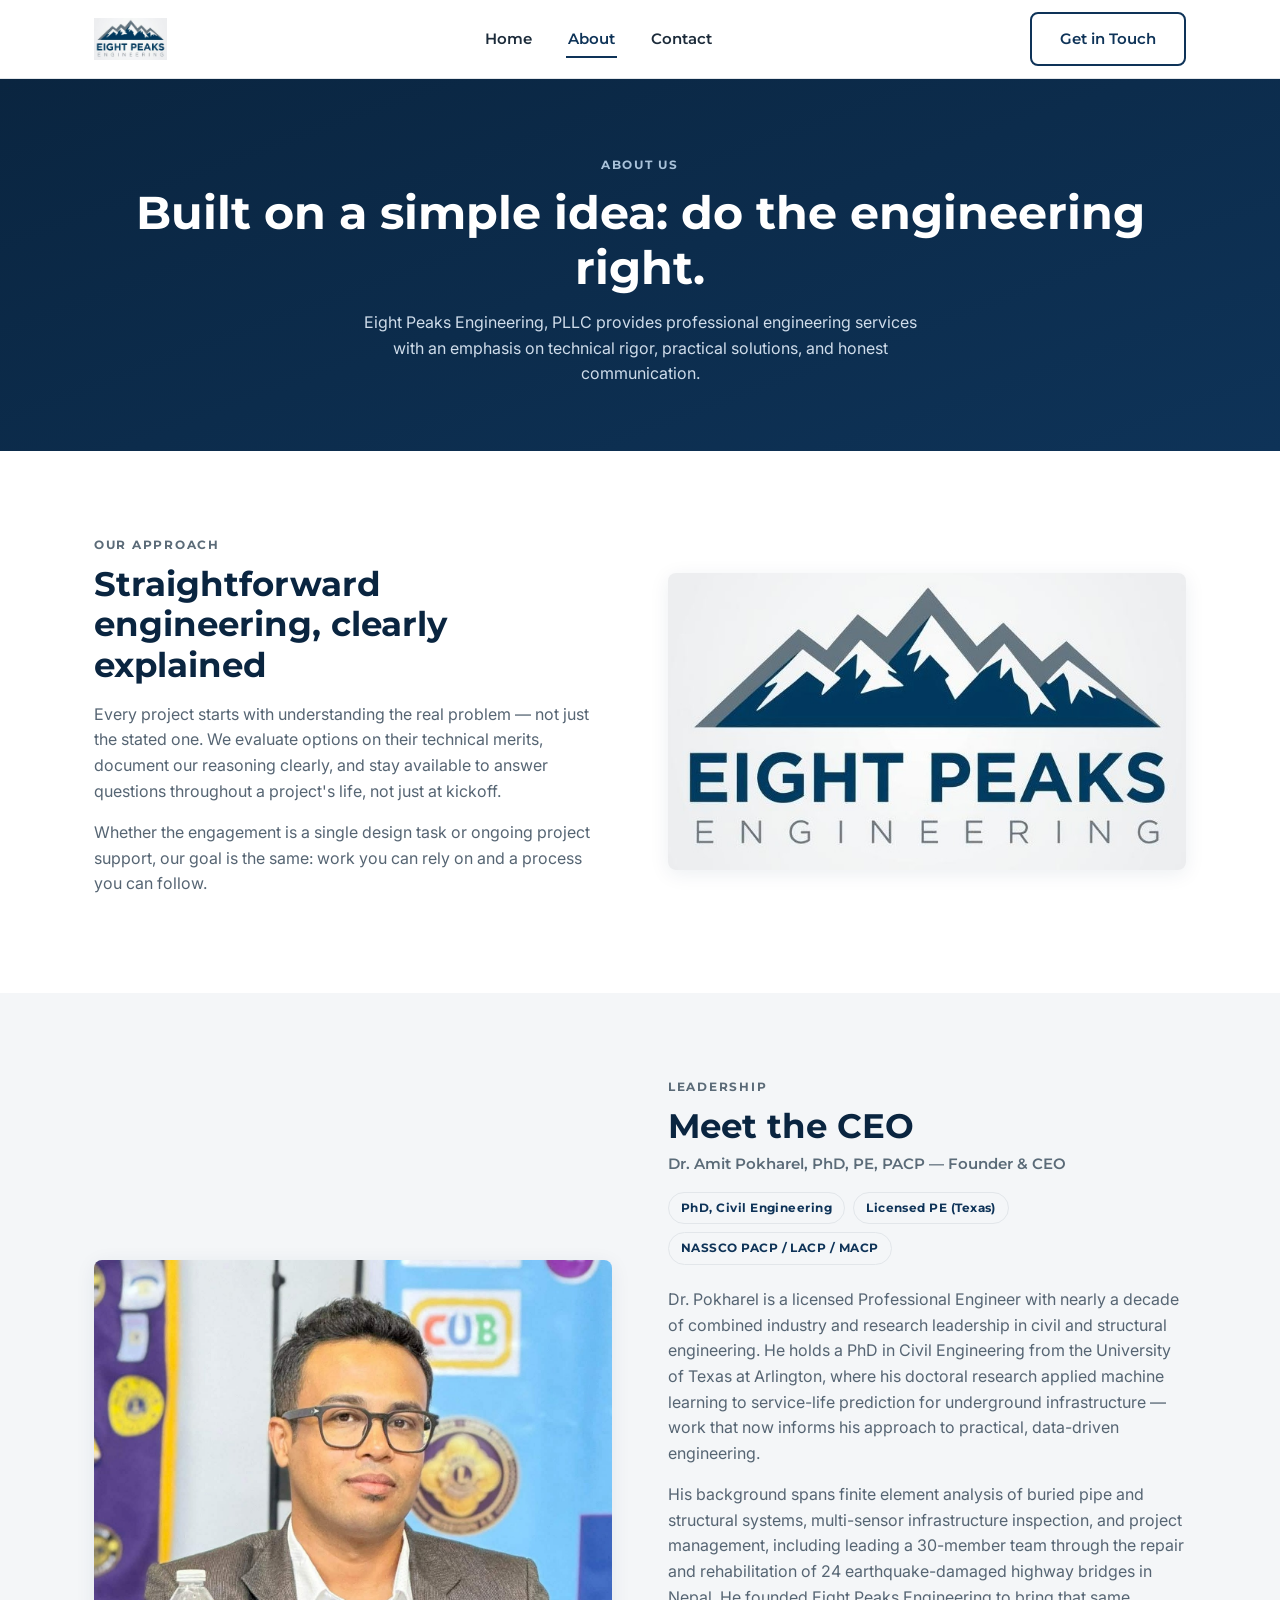
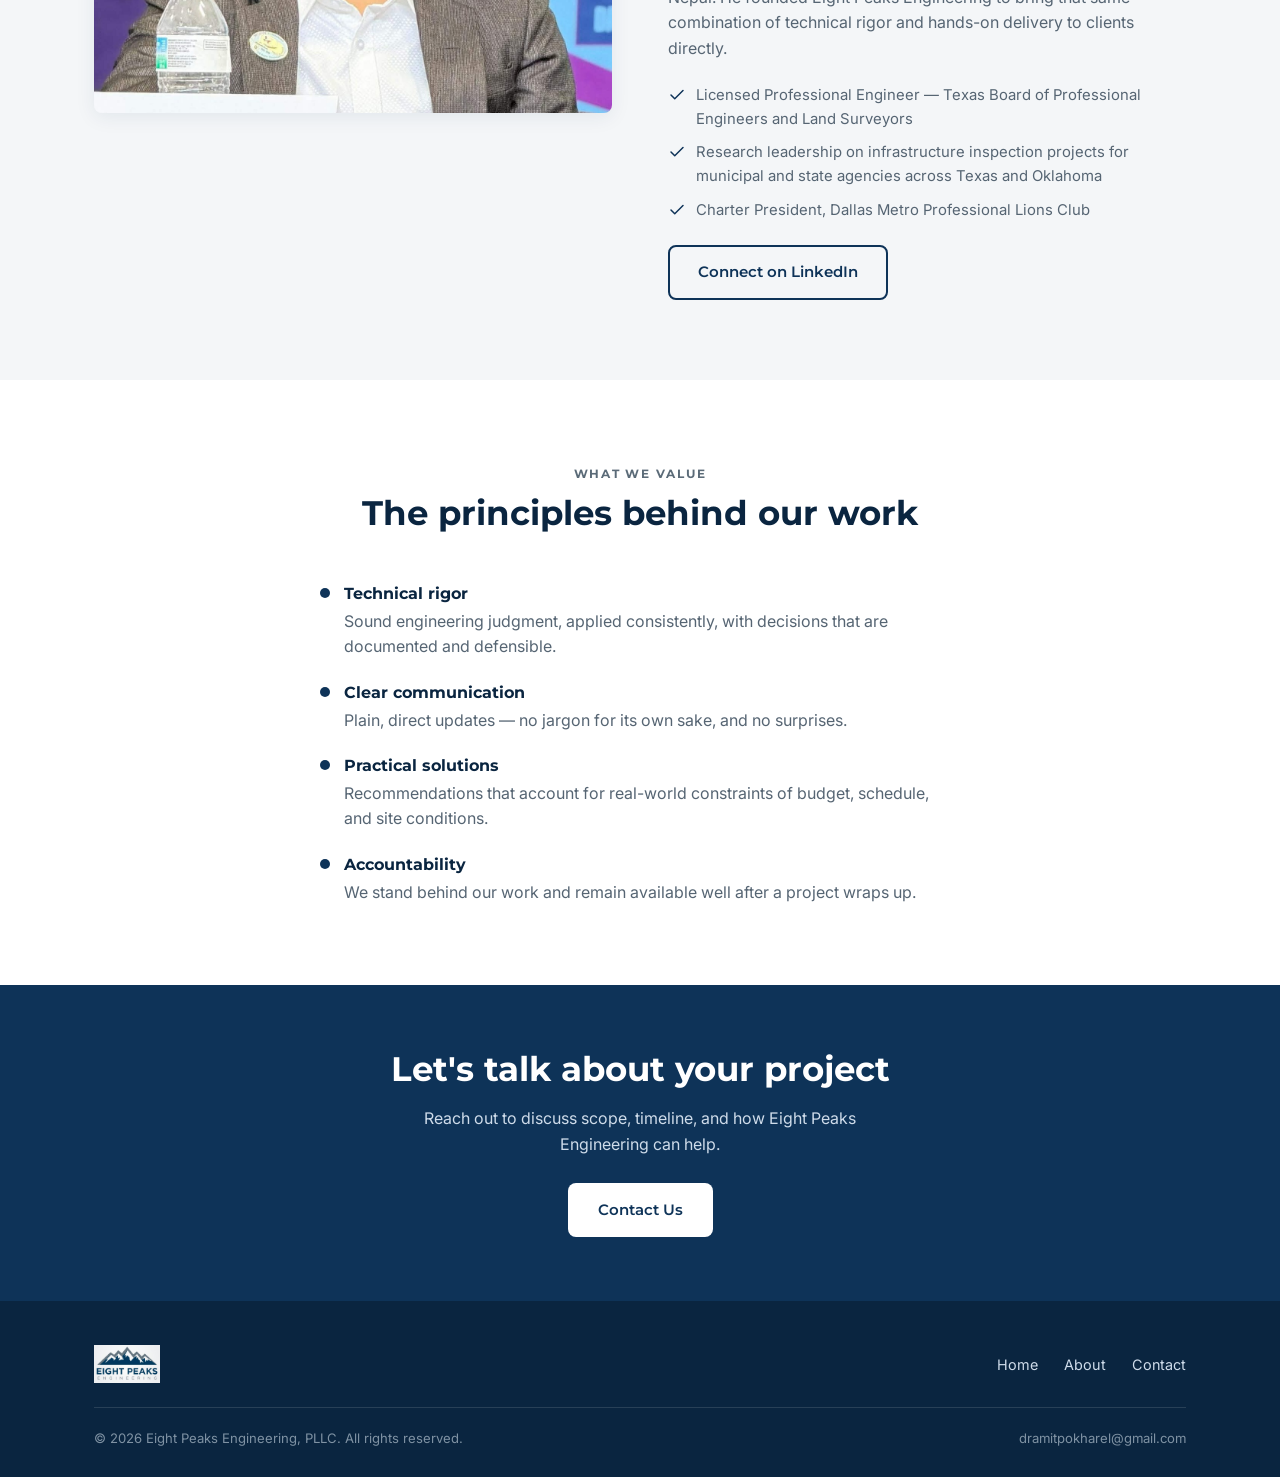
==== about.html @ a1fe39e3 "Add files via upload" ====
<!DOCTYPE html>
<html lang="en">
<head>
<meta charset="UTF-8">
<meta name="viewport" content="width=device-width, initial-scale=1.0">
<title>About | Eight Peaks Engineering PLLC</title>
<meta name="description" content="Learn about Eight Peaks Engineering PLLC — our approach, our values, and why clients work with us.">
<link rel="icon" type="image/x-icon" href="assets/favicon.ico">
<link rel="apple-touch-icon" href="assets/favicon-180.png">
<link rel="preconnect" href="https://fonts.googleapis.com">
<link rel="preconnect" href="https://fonts.gstatic.com" crossorigin>
<link href="https://fonts.googleapis.com/css2?family=Inter:wght@400;500;600&family=Montserrat:wght@600;700;800&display=swap" rel="stylesheet">
<link rel="stylesheet" href="css/style.css">
</head>
<body>

<header class="site-header">
  <div class="container">
    <a href="index.html" class="brand">
      <img src="assets/logo.jpg" alt="Eight Peaks Engineering logo">
    </a>
    <button class="nav-toggle" aria-label="Toggle navigation">
      <span></span><span></span><span></span>
    </button>
    <nav class="main-nav">
      <ul>
        <li><a href="index.html">Home</a></li>
        <li><a href="about.html" class="active">About</a></li>
        <li><a href="contact.html">Contact</a></li>
      </ul>
    </nav>
    <div class="nav-right">
      <a href="contact.html" class="btn btn-outline-dark">Get in Touch</a>
    </div>
  </div>
</header>

<section class="page-hero">
  <div class="container">
    <span class="eyebrow" style="color:#a9c2da;">About Us</span>
    <h1>Built on a simple idea: do the engineering right.</h1>
    <p>Eight Peaks Engineering, PLLC provides professional engineering services with an emphasis on technical rigor, practical solutions, and honest communication.</p>
  </div>
</section>

<section>
  <div class="container">
    <div class="split">
      <div>
        <span class="eyebrow">Our Approach</span>
        <h2>Straightforward engineering, clearly explained</h2>
        <p>Every project starts with understanding the real problem — not just the stated one. We evaluate options on their technical merits, document our reasoning clearly, and stay available to answer questions throughout a project's life, not just at kickoff.</p>
        <p>Whether the engagement is a single design task or ongoing project support, our goal is the same: work you can rely on and a process you can follow.</p>
      </div>
      <div>
        <img src="assets/logo.jpg" alt="Eight Peaks Engineering mountain logo" style="border-radius: var(--radius); box-shadow: var(--shadow);">
      </div>
    </div>
  </div>
</section>

<section class="section-alt">
  <div class="container">
    <div class="split">
      <div class="ceo-photo-wrap">
        <img src="assets/ceo-photo.jpg" alt="Dr. Amit Pokharel, PhD, PE, Founder &amp; CEO of Eight Peaks Engineering">
      </div>
      <div>
        <span class="eyebrow">Leadership</span>
        <h2 class="ceo-name">Meet the CEO</h2>
        <p class="ceo-title">Dr. Amit Pokharel, PhD, PE, PACP &mdash; Founder &amp; CEO</p>
        <div class="pill-row">
          <span class="pill">PhD, Civil Engineering</span>
          <span class="pill">Licensed PE (Texas)</span>
          <span class="pill">NASSCO PACP / LACP / MACP</span>
        </div>
        <p>Dr. Pokharel is a licensed Professional Engineer with nearly a decade of combined industry and research leadership in civil and structural engineering. He holds a PhD in Civil Engineering from the University of Texas at Arlington, where his doctoral research applied machine learning to service-life prediction for underground infrastructure &mdash; work that now informs his approach to practical, data-driven engineering.</p>
        <p>His background spans finite element analysis of buried pipe and structural systems, multi-sensor infrastructure inspection, and project management, including leading a 30-member team through the repair and rehabilitation of 24 earthquake-damaged highway bridges in Nepal. He founded Eight Peaks Engineering to bring that same combination of technical rigor and hands-on delivery to clients directly.</p>
        <ul class="ceo-highlights">
          <li>
            <svg viewBox="0 0 24 24" fill="none" stroke="currentColor" stroke-width="2" stroke-linecap="round" stroke-linejoin="round"><path d="M20 6 9 17l-5-5"/></svg>
            <span>Licensed Professional Engineer &mdash; Texas Board of Professional Engineers and Land Surveyors</span>
          </li>
          <li>
            <svg viewBox="0 0 24 24" fill="none" stroke="currentColor" stroke-width="2" stroke-linecap="round" stroke-linejoin="round"><path d="M20 6 9 17l-5-5"/></svg>
            <span>Research leadership on infrastructure inspection projects for municipal and state agencies across Texas and Oklahoma</span>
          </li>
          <li>
            <svg viewBox="0 0 24 24" fill="none" stroke="currentColor" stroke-width="2" stroke-linecap="round" stroke-linejoin="round"><path d="M20 6 9 17l-5-5"/></svg>
            <span>Charter President, Dallas Metro Professional Lions Club</span>
          </li>
        </ul>
        <a href="https://www.linkedin.com/in/amitpokharel" class="btn btn-outline-dark" target="_blank" rel="noopener">Connect on LinkedIn</a>
      </div>
    </div>
  </div>
</section>

<section>
  <div class="container">
    <div class="section-head">
      <span class="eyebrow">What We Value</span>
      <h2>The principles behind our work</h2>
    </div>
    <ul class="values-list" style="max-width: 640px; margin: 0 auto;">
      <li>
        <span class="dot"></span>
        <div>
          <strong>Technical rigor</strong>
          <p style="margin:0;">Sound engineering judgment, applied consistently, with decisions that are documented and defensible.</p>
        </div>
      </li>
      <li>
        <span class="dot"></span>
        <div>
          <strong>Clear communication</strong>
          <p style="margin:0;">Plain, direct updates — no jargon for its own sake, and no surprises.</p>
        </div>
      </li>
      <li>
        <span class="dot"></span>
        <div>
          <strong>Practical solutions</strong>
          <p style="margin:0;">Recommendations that account for real-world constraints of budget, schedule, and site conditions.</p>
        </div>
      </li>
      <li>
        <span class="dot"></span>
        <div>
          <strong>Accountability</strong>
          <p style="margin:0;">We stand behind our work and remain available well after a project wraps up.</p>
        </div>
      </li>
    </ul>
  </div>
</section>

<section class="cta-band">
  <div class="container">
    <h2>Let's talk about your project</h2>
    <p>Reach out to discuss scope, timeline, and how Eight Peaks Engineering can help.</p>
    <a href="contact.html" class="btn btn-primary" style="background:var(--white); color:var(--navy);">Contact Us</a>
  </div>
</section>

<footer class="site-footer">
  <div class="container">
    <div class="footer-inner">
      <a href="index.html" class="brand">
        <img src="assets/logo.jpg" alt="Eight Peaks Engineering logo" style="height:38px;">
      </a>
      <nav>
        <ul>
          <li><a href="index.html">Home</a></li>
          <li><a href="about.html">About</a></li>
          <li><a href="contact.html">Contact</a></li>
        </ul>
      </nav>
    </div>
    <div class="footer-bottom">
      <span>&copy; <span id="year"></span> Eight Peaks Engineering, PLLC. All rights reserved.</span>
      <span><a href="mailto:dramitpokharel@gmail.com">dramitpokharel@gmail.com</a></span>
    </div>
  </div>
</footer>

<script>document.getElementById('year').textContent = new Date().getFullYear();</script>
<script src="js/main.js"></script>
</body>
</html>
---- css/style.css ----
/* ===========================================================
   Eight Peaks Engineering PLLC — site stylesheet
   =========================================================== */

:root {
  --navy: #0e3358;
  --navy-dark: #0a2540;
  --slate: #5b6b78;
  --slate-light: #8a97a1;
  --bg: #ffffff;
  --bg-alt: #f4f6f8;
  --border: #e2e6ea;
  --text: #1c2b3a;
  --text-muted: #566573;
  --white: #ffffff;
  --radius: 8px;
  --shadow: 0 4px 20px rgba(14, 51, 88, 0.08);
  --max-width: 1140px;
  --font-head: 'Montserrat', 'Segoe UI', Arial, sans-serif;
  --font-body: 'Inter', 'Segoe UI', Arial, sans-serif;
}

* { box-sizing: border-box; }

html { scroll-behavior: smooth; }

body {
  margin: 0;
  font-family: var(--font-body);
  color: var(--text);
  background: var(--bg);
  line-height: 1.6;
  -webkit-font-smoothing: antialiased;
}

img { max-width: 100%; display: block; }

a { color: inherit; text-decoration: none; }

h1, h2, h3, h4 {
  font-family: var(--font-head);
  color: var(--navy-dark);
  line-height: 1.2;
  margin: 0 0 0.5em;
}

h1 { font-size: clamp(2rem, 4vw, 2.9rem); font-weight: 700; }
h2 { font-size: clamp(1.5rem, 3vw, 2.1rem); font-weight: 700; }
h3 { font-size: 1.2rem; font-weight: 600; }

p { margin: 0 0 1em; color: var(--text-muted); }

.container {
  max-width: var(--max-width);
  margin: 0 auto;
  padding: 0 24px;
}

.eyebrow {
  display: inline-block;
  font-family: var(--font-head);
  font-size: 0.78rem;
  font-weight: 700;
  letter-spacing: 0.14em;
  text-transform: uppercase;
  color: var(--slate);
  margin-bottom: 0.75em;
}

/* ---------- Buttons ---------- */
.btn {
  display: inline-flex;
  align-items: center;
  gap: 8px;
  font-family: var(--font-head);
  font-weight: 600;
  font-size: 0.95rem;
  padding: 13px 28px;
  border-radius: var(--radius);
  border: 2px solid transparent;
  cursor: pointer;
  transition: all 0.2s ease;
}

.btn-primary {
  background: var(--navy);
  color: var(--white);
}
.btn-primary:hover { background: var(--navy-dark); transform: translateY(-1px); }

.btn-outline {
  background: transparent;
  border-color: rgba(255,255,255,0.55);
  color: var(--white);
}
.btn-outline:hover { background: rgba(255,255,255,0.12); }

.btn-outline-dark {
  background: transparent;
  border-color: var(--navy);
  color: var(--navy);
}
.btn-outline-dark:hover { background: var(--navy); color: var(--white); }

/* ---------- Header ---------- */
.site-header {
  position: sticky;
  top: 0;
  z-index: 100;
  background: rgba(255,255,255,0.96);
  backdrop-filter: blur(6px);
  border-bottom: 1px solid var(--border);
}

.site-header .container {
  display: flex;
  align-items: center;
  justify-content: space-between;
  padding-top: 12px;
  padding-bottom: 12px;
}

.brand {
  display: flex;
  align-items: center;
  gap: 10px;
}
.brand img { height: 42px; width: auto; }
.brand-text {
  font-family: var(--font-head);
  font-weight: 700;
  font-size: 1.05rem;
  color: var(--navy-dark);
  line-height: 1.15;
}
.brand-text small {
  display: block;
  font-family: var(--font-body);
  font-weight: 500;
  font-size: 0.66rem;
  letter-spacing: 0.12em;
  color: var(--slate);
  text-transform: uppercase;
}

nav.main-nav ul {
  list-style: none;
  display: flex;
  gap: 32px;
  margin: 0;
  padding: 0;
}
nav.main-nav a {
  font-family: var(--font-head);
  font-weight: 600;
  font-size: 0.92rem;
  color: var(--text);
  padding: 8px 2px;
  border-bottom: 2px solid transparent;
  transition: border-color 0.15s ease, color 0.15s ease;
}
nav.main-nav a:hover,
nav.main-nav a.active {
  color: var(--navy);
  border-bottom-color: var(--navy);
}

.nav-right { display: flex; align-items: center; gap: 20px; }

.nav-toggle {
  display: none;
  flex-direction: column;
  gap: 5px;
  background: none;
  border: none;
  cursor: pointer;
  padding: 6px;
}
.nav-toggle span {
  width: 24px;
  height: 2px;
  background: var(--navy-dark);
  display: block;
}

/* ---------- Hero ---------- */
.hero {
  background: linear-gradient(160deg, var(--navy-dark) 0%, var(--navy) 55%, #1a4a75 100%);
  color: var(--white);
  padding: 100px 0 110px;
  position: relative;
  overflow: hidden;
}
.hero::after {
  content: "";
  position: absolute;
  inset: 0;
  background-image: radial-gradient(circle at 82% 20%, rgba(255,255,255,0.08), transparent 45%);
  pointer-events: none;
}
.hero .container { position: relative; }
.hero-inner { max-width: 640px; }
.hero .eyebrow { color: #a9c2da; }
.hero h1 { color: var(--white); margin-bottom: 0.4em; }
.hero p.lead {
  color: #cfdcea;
  font-size: 1.1rem;
  max-width: 540px;
}
.hero-actions {
  display: flex;
  gap: 16px;
  margin-top: 2rem;
  flex-wrap: wrap;
}

.page-hero {
  background: linear-gradient(160deg, var(--navy-dark) 0%, var(--navy) 100%);
  color: var(--white);
  padding: 72px 0 64px;
  text-align: center;
}
.page-hero h1 { color: var(--white); margin-bottom: 0.3em; }
.page-hero p { color: #cfdcea; max-width: 560px; margin: 0 auto; }

/* ---------- Sections ---------- */
section { padding: 80px 0; }
.section-alt { background: var(--bg-alt); }
.section-head { max-width: 620px; margin: 0 auto 3rem; text-align: center; }
.section-head p { margin: 0; }

/* ---------- Service / value cards ---------- */
.grid {
  display: grid;
  gap: 28px;
}
.grid-3 { grid-template-columns: repeat(3, 1fr); }
.grid-2 { grid-template-columns: repeat(2, 1fr); }

.card {
  background: var(--white);
  border: 1px solid var(--border);
  border-radius: var(--radius);
  padding: 32px 28px;
  box-shadow: var(--shadow);
}
.card .icon {
  width: 46px;
  height: 46px;
  border-radius: 10px;
  background: var(--bg-alt);
  color: var(--navy);
  display: flex;
  align-items: center;
  justify-content: center;
  margin-bottom: 18px;
}
.card .icon svg { width: 24px; height: 24px; }
.card h3 { margin-bottom: 0.4em; }
.card p { margin: 0; font-size: 0.95rem; }

/* ---------- About / split layout ---------- */
.split {
  display: grid;
  grid-template-columns: 1fr 1fr;
  gap: 56px;
  align-items: center;
}
.stat-row {
  display: flex;
  gap: 40px;
  margin-top: 2rem;
  flex-wrap: wrap;
}
.stat-row .stat-label {
  font-family: var(--font-head);
  font-weight: 600;
  font-size: 0.85rem;
  color: var(--text);
}

.values-list {
  list-style: none;
  margin: 0;
  padding: 0;
  display: grid;
  gap: 20px;
}
.values-list li {
  display: flex;
  gap: 14px;
  align-items: flex-start;
}
.values-list .dot {
  flex: none;
  width: 10px;
  height: 10px;
  margin-top: 7px;
  border-radius: 50%;
  background: var(--navy);
}
.values-list strong {
  font-family: var(--font-head);
  color: var(--navy-dark);
  display: block;
  margin-bottom: 2px;
}

/* ---------- CEO / leadership ---------- */
.ceo-photo-wrap {
  border-radius: var(--radius);
  overflow: hidden;
  box-shadow: var(--shadow);
}
.ceo-photo-wrap img {
  width: 100%;
  height: auto;
  display: block;
}
.ceo-name { margin-bottom: 0.15em; }
.ceo-title {
  font-family: var(--font-head);
  font-weight: 600;
  color: var(--slate);
  font-size: 0.95rem;
  margin-bottom: 1rem;
}
.pill-row {
  display: flex;
  flex-wrap: wrap;
  gap: 8px;
  margin-bottom: 1.4rem;
}
.pill {
  font-family: var(--font-head);
  font-size: 0.72rem;
  font-weight: 700;
  letter-spacing: 0.04em;
  color: var(--navy);
  background: var(--bg-alt);
  border: 1px solid var(--border);
  padding: 6px 12px;
  border-radius: 999px;
}
.ceo-highlights {
  list-style: none;
  margin: 1.4rem 0;
  padding: 0;
  display: grid;
  gap: 10px;
}
.ceo-highlights li {
  display: flex;
  gap: 10px;
  align-items: flex-start;
  font-size: 0.93rem;
  color: var(--text-muted);
}
.ceo-highlights svg {
  flex: none;
  width: 18px;
  height: 18px;
  margin-top: 2px;
  color: var(--navy);
}

/* ---------- CTA band ---------- */
.cta-band {
  background: var(--navy);
  color: var(--white);
  text-align: center;
  padding: 64px 0;
}
.cta-band h2 { color: var(--white); }
.cta-band p { color: #cfdcea; max-width: 520px; margin: 0 auto 1.6rem; }

/* ---------- Contact ---------- */
.contact-grid {
  display: grid;
  grid-template-columns: 1fr 1.15fr;
  gap: 48px;
  align-items: start;
}
.contact-info .card { margin-bottom: 20px; }
.contact-info .icon { margin-bottom: 12px; }

form.contact-form {
  background: var(--white);
  border: 1px solid var(--border);
  border-radius: var(--radius);
  padding: 32px;
  box-shadow: var(--shadow);
}
.form-row { margin-bottom: 20px; }
.form-row label {
  display: block;
  font-family: var(--font-head);
  font-weight: 600;
  font-size: 0.85rem;
  margin-bottom: 6px;
  color: var(--text);
}
.form-row input,
.form-row textarea {
  width: 100%;
  padding: 12px 14px;
  border: 1px solid var(--border);
  border-radius: 6px;
  font-family: var(--font-body);
  font-size: 0.95rem;
  color: var(--text);
  background: var(--bg-alt);
  transition: border-color 0.15s ease, background 0.15s ease;
}
.form-row input:focus,
.form-row textarea:focus {
  outline: none;
  border-color: var(--navy);
  background: var(--white);
}
.form-note {
  font-size: 0.82rem;
  color: var(--text-muted);
  margin-top: 10px;
}
.form-status {
  margin-top: 14px;
  font-size: 0.9rem;
  font-weight: 600;
  display: none;
}
.form-status.success { color: #1a7d3d; display: block; }
.form-status.error { color: #b3261e; display: block; }

/* ---------- Footer ---------- */
footer.site-footer {
  background: var(--navy-dark);
  color: #b9c8d6;
  padding: 44px 0 28px;
  margin-top: 0;
}
footer .footer-inner {
  display: flex;
  justify-content: space-between;
  align-items: center;
  flex-wrap: wrap;
  gap: 20px;
  padding-bottom: 24px;
  border-bottom: 1px solid rgba(255,255,255,0.12);
}
footer .brand-text { color: var(--white); }
footer .brand-text small { color: #93a6b8; }
footer nav ul {
  list-style: none;
  display: flex;
  gap: 26px;
  margin: 0;
  padding: 0;
}
footer nav a { font-size: 0.9rem; color: #cfdcea; }
footer nav a:hover { color: var(--white); }
.footer-bottom {
  padding-top: 20px;
  font-size: 0.82rem;
  color: #7f92a3;
  display: flex;
  justify-content: space-between;
  flex-wrap: wrap;
  gap: 10px;
}

/* ---------- Responsive ---------- */
@media (max-width: 860px) {
  .split, .contact-grid { grid-template-columns: 1fr; }
  .grid-3 { grid-template-columns: 1fr 1fr; }
}

@media (max-width: 720px) {
  nav.main-nav {
    position: absolute;
    top: 100%;
    left: 0;
    right: 0;
    background: var(--white);
    border-bottom: 1px solid var(--border);
    box-shadow: var(--shadow);
    display: none;
    padding: 8px 0;
  }
  nav.main-nav.open { display: block; }
  nav.main-nav ul { flex-direction: column; gap: 0; }
  nav.main-nav a { display: block; padding: 14px 24px; border-bottom: none; }
  .nav-toggle { display: flex; }
  .grid-3, .grid-2 { grid-template-columns: 1fr; }
  .hero { padding: 64px 0 72px; }
  section { padding: 56px 0; }
  .stat-row { gap: 24px; }
  footer .footer-inner { flex-direction: column; align-items: flex-start; }
}
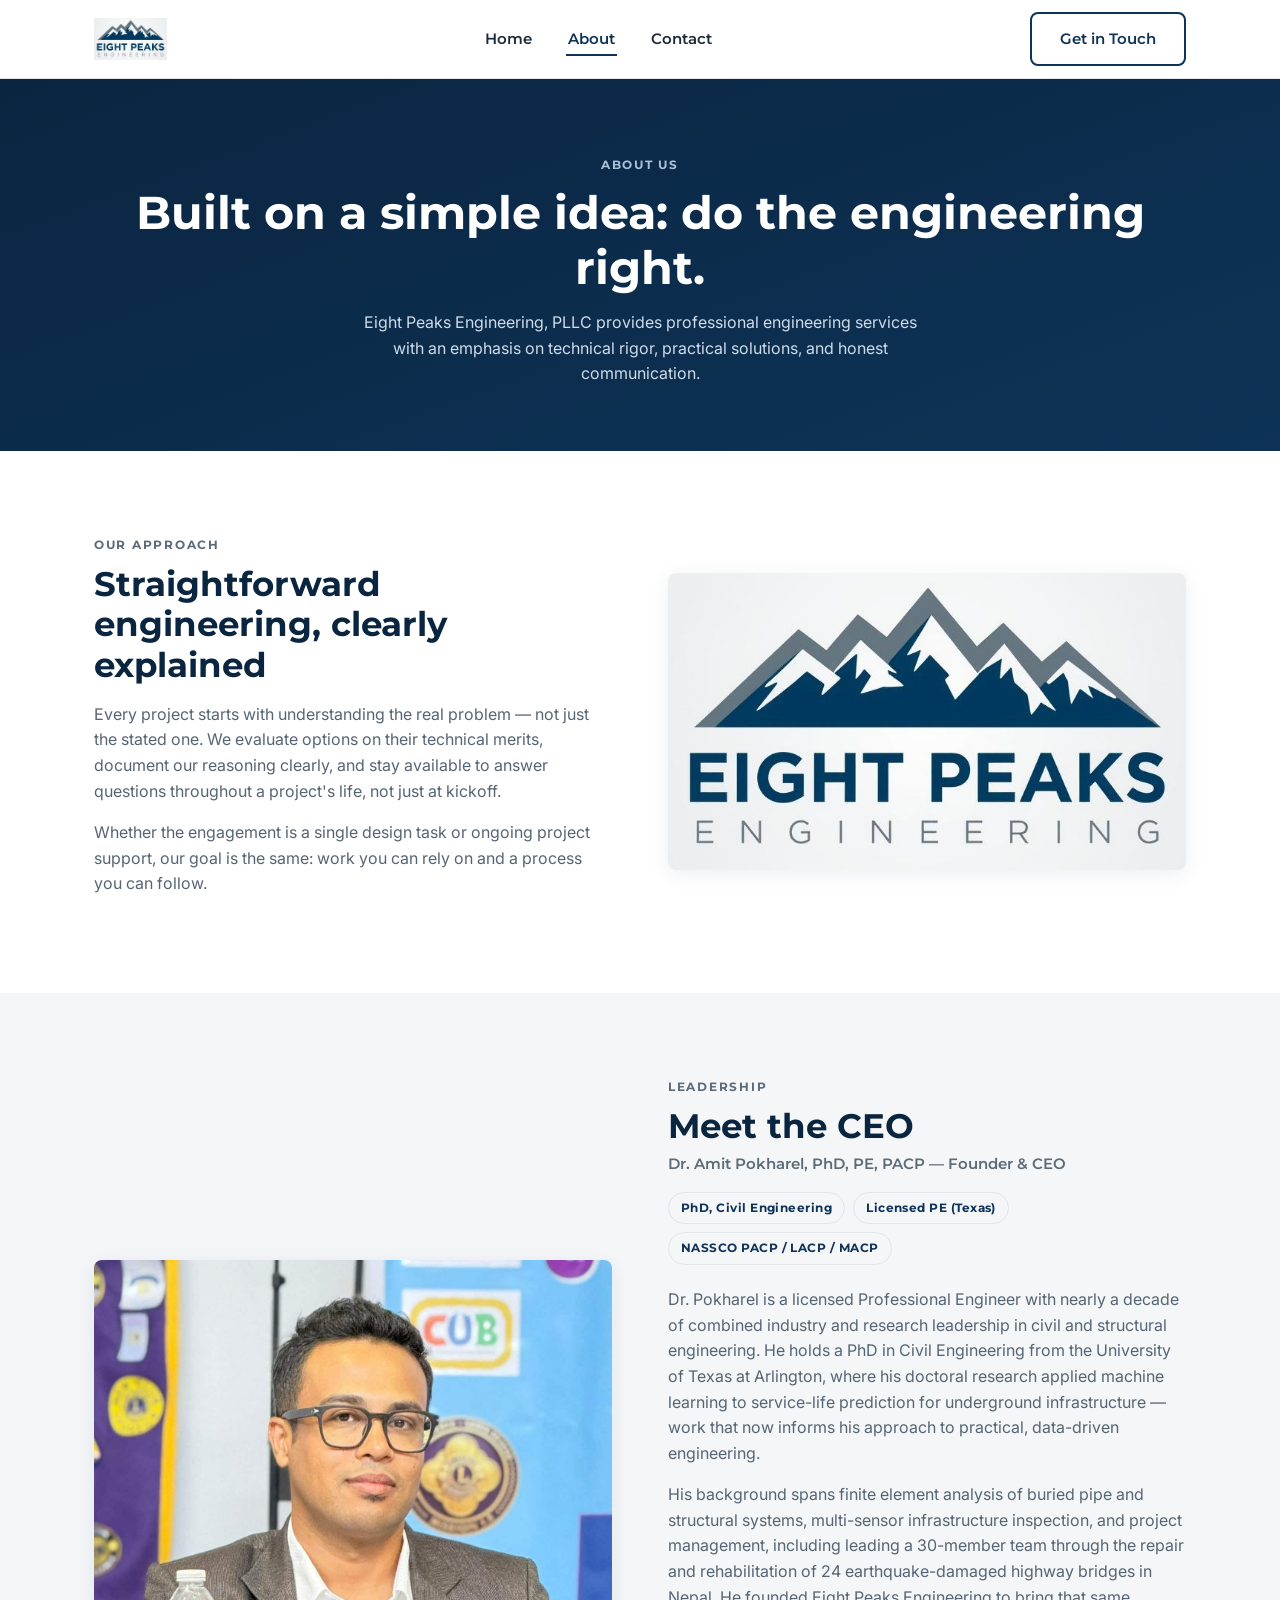
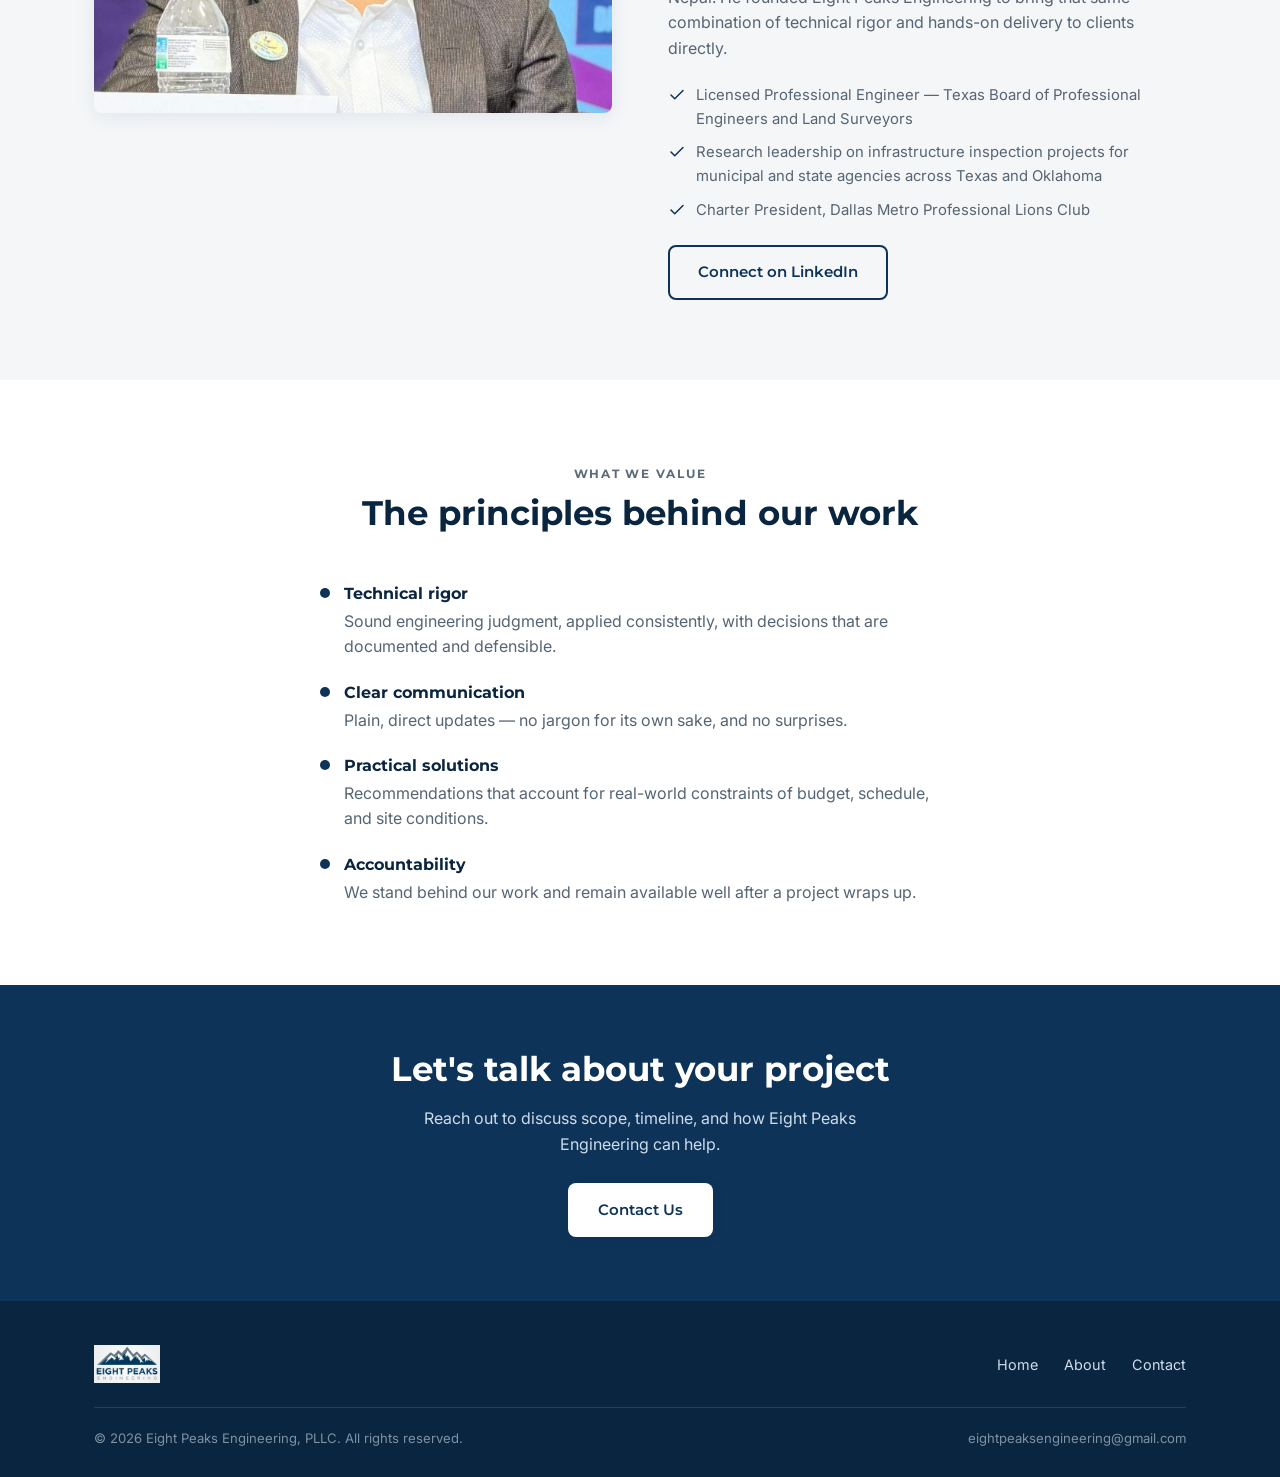
==== commit 37438f65: "Add files via upload" ====
--- a/about.html
+++ b/about.html
@@ -46,13 +46,13 @@
 <section>
   <div class="container">
     <div class="split">
-      <div>
+      <div class="reveal">
         <span class="eyebrow">Our Approach</span>
         <h2>Straightforward engineering, clearly explained</h2>
         <p>Every project starts with understanding the real problem — not just the stated one. We evaluate options on their technical merits, document our reasoning clearly, and stay available to answer questions throughout a project's life, not just at kickoff.</p>
         <p>Whether the engagement is a single design task or ongoing project support, our goal is the same: work you can rely on and a process you can follow.</p>
       </div>
-      <div>
+      <div class="reveal">
         <img src="assets/logo.jpg" alt="Eight Peaks Engineering mountain logo" style="border-radius: var(--radius); box-shadow: var(--shadow);">
       </div>
     </div>
@@ -62,10 +62,10 @@
 <section class="section-alt">
   <div class="container">
     <div class="split">
-      <div class="ceo-photo-wrap">
+      <div class="ceo-photo-wrap reveal">
         <img src="assets/ceo-photo.jpg" alt="Dr. Amit Pokharel, PhD, PE, Founder &amp; CEO of Eight Peaks Engineering">
       </div>
-      <div>
+      <div class="reveal">
         <span class="eyebrow">Leadership</span>
         <h2 class="ceo-name">Meet the CEO</h2>
         <p class="ceo-title">Dr. Amit Pokharel, PhD, PE, PACP &mdash; Founder &amp; CEO</p>
@@ -98,33 +98,33 @@
 
 <section>
   <div class="container">
-    <div class="section-head">
+    <div class="section-head reveal">
       <span class="eyebrow">What We Value</span>
       <h2>The principles behind our work</h2>
     </div>
     <ul class="values-list" style="max-width: 640px; margin: 0 auto;">
-      <li>
+      <li class="reveal">
         <span class="dot"></span>
         <div>
           <strong>Technical rigor</strong>
           <p style="margin:0;">Sound engineering judgment, applied consistently, with decisions that are documented and defensible.</p>
         </div>
       </li>
-      <li>
+      <li class="reveal">
         <span class="dot"></span>
         <div>
           <strong>Clear communication</strong>
           <p style="margin:0;">Plain, direct updates — no jargon for its own sake, and no surprises.</p>
         </div>
       </li>
-      <li>
+      <li class="reveal">
         <span class="dot"></span>
         <div>
           <strong>Practical solutions</strong>
           <p style="margin:0;">Recommendations that account for real-world constraints of budget, schedule, and site conditions.</p>
         </div>
       </li>
-      <li>
+      <li class="reveal">
         <span class="dot"></span>
         <div>
           <strong>Accountability</strong>
@@ -136,7 +136,7 @@
 </section>
 
 <section class="cta-band">
-  <div class="container">
+  <div class="container reveal">
     <h2>Let's talk about your project</h2>
     <p>Reach out to discuss scope, timeline, and how Eight Peaks Engineering can help.</p>
     <a href="contact.html" class="btn btn-primary" style="background:var(--white); color:var(--navy);">Contact Us</a>
@@ -159,7 +159,7 @@
     </div>
     <div class="footer-bottom">
       <span>&copy; <span id="year"></span> Eight Peaks Engineering, PLLC. All rights reserved.</span>
-      <span><a href="mailto:dramitpokharel@gmail.com">dramitpokharel@gmail.com</a></span>
+      <span><a href="mailto:eightpeaksengineering@gmail.com">eightpeaksengineering@gmail.com</a></span>
     </div>
   </div>
 </footer>
--- a/css/style.css
+++ b/css/style.css
@@ -79,28 +79,43 @@
   border-radius: var(--radius);
   border: 2px solid transparent;
   cursor: pointer;
-  transition: all 0.2s ease;
+  transition: transform 0.2s ease, box-shadow 0.2s ease, background-color 0.2s ease, border-color 0.2s ease, color 0.2s ease;
 }
 
 .btn-primary {
   background: var(--navy);
   color: var(--white);
-}
-.btn-primary:hover { background: var(--navy-dark); transform: translateY(-1px); }
+  box-shadow: 0 2px 10px rgba(14, 51, 88, 0.18);
+}
+.btn-primary:hover {
+  background: var(--navy-dark);
+  transform: translateY(-2px);
+  box-shadow: 0 10px 24px rgba(14, 51, 88, 0.28);
+}
+.btn-primary:active { transform: translateY(0); box-shadow: 0 2px 10px rgba(14, 51, 88, 0.2); }
 
 .btn-outline {
   background: transparent;
   border-color: rgba(255,255,255,0.55);
   color: var(--white);
 }
-.btn-outline:hover { background: rgba(255,255,255,0.12); }
+.btn-outline:hover {
+  background: rgba(255,255,255,0.12);
+  border-color: rgba(255,255,255,0.85);
+  transform: translateY(-2px);
+}
 
 .btn-outline-dark {
   background: transparent;
   border-color: var(--navy);
   color: var(--navy);
 }
-.btn-outline-dark:hover { background: var(--navy); color: var(--white); }
+.btn-outline-dark:hover {
+  background: var(--navy);
+  color: var(--white);
+  transform: translateY(-2px);
+  box-shadow: 0 10px 22px rgba(14, 51, 88, 0.22);
+}
 
 /* ---------- Header ---------- */
 .site-header {
@@ -125,7 +140,8 @@
   align-items: center;
   gap: 10px;
 }
-.brand img { height: 42px; width: auto; }
+.brand img { height: 42px; width: auto; transition: transform 0.25s ease; }
+.brand:hover img { transform: scale(1.06) rotate(-2deg); }
 .brand-text {
   font-family: var(--font-head);
   font-weight: 700;
@@ -151,18 +167,31 @@
   padding: 0;
 }
 nav.main-nav a {
+  position: relative;
   font-family: var(--font-head);
   font-weight: 600;
   font-size: 0.92rem;
   color: var(--text);
   padding: 8px 2px;
-  border-bottom: 2px solid transparent;
-  transition: border-color 0.15s ease, color 0.15s ease;
+  transition: color 0.15s ease;
+}
+nav.main-nav a::after {
+  content: "";
+  position: absolute;
+  left: 0;
+  right: 100%;
+  bottom: 0;
+  height: 2px;
+  background: var(--navy);
+  transition: right 0.25s ease;
 }
 nav.main-nav a:hover,
 nav.main-nav a.active {
   color: var(--navy);
-  border-bottom-color: var(--navy);
+}
+nav.main-nav a:hover::after,
+nav.main-nav a.active::after {
+  right: 0;
 }
 
 .nav-right { display: flex; align-items: center; gap: 20px; }
@@ -243,6 +272,12 @@
   border-radius: var(--radius);
   padding: 32px 28px;
   box-shadow: var(--shadow);
+  transition: transform 0.28s ease, box-shadow 0.28s ease, border-color 0.28s ease;
+}
+.card:hover {
+  transform: translateY(-6px);
+  box-shadow: 0 16px 34px rgba(14, 51, 88, 0.14);
+  border-color: rgba(14, 51, 88, 0.18);
 }
 .card .icon {
   width: 46px;
@@ -254,8 +289,14 @@
   align-items: center;
   justify-content: center;
   margin-bottom: 18px;
+  transition: background 0.28s ease, color 0.28s ease, transform 0.28s ease;
 }
 .card .icon svg { width: 24px; height: 24px; }
+.card:hover .icon {
+  background: var(--navy);
+  color: var(--white);
+  transform: scale(1.08) rotate(-4deg);
+}
 .card h3 { margin-bottom: 0.4em; }
 .card p { margin: 0; font-size: 0.95rem; }
 
@@ -311,12 +352,16 @@
   border-radius: var(--radius);
   overflow: hidden;
   box-shadow: var(--shadow);
-}
+  transition: box-shadow 0.3s ease;
+}
+.ceo-photo-wrap:hover { box-shadow: 0 18px 36px rgba(14, 51, 88, 0.2); }
 .ceo-photo-wrap img {
   width: 100%;
   height: auto;
   display: block;
-}
+  transition: transform 0.4s ease;
+}
+.ceo-photo-wrap:hover img { transform: scale(1.035); }
 .ceo-name { margin-bottom: 0.15em; }
 .ceo-title {
   font-family: var(--font-head);
@@ -341,6 +386,12 @@
   border: 1px solid var(--border);
   padding: 6px 12px;
   border-radius: 999px;
+  transition: background 0.2s ease, color 0.2s ease, transform 0.2s ease;
+}
+.pill:hover {
+  background: var(--navy);
+  color: var(--white);
+  transform: translateY(-2px);
 }
 .ceo-highlights {
   list-style: none;
@@ -497,3 +548,53 @@
   .stat-row { gap: 24px; }
   footer .footer-inner { flex-direction: column; align-items: flex-start; }
 }
+
+/* ---------- Scroll-reveal + entrance animations ---------- */
+.reveal {
+  opacity: 0;
+  transform: translateY(22px);
+  transition: opacity 0.7s ease, transform 0.7s ease;
+}
+.reveal.reveal--visible {
+  opacity: 1;
+  transform: translateY(0);
+}
+/* card.reveal needs the full transition list (not just opacity/transform) so hover
+   shadow/border-color stay smooth even after the reveal-in transition fires */
+.card.reveal {
+  transition: opacity 0.6s ease, transform 0.6s ease, box-shadow 0.28s ease, border-color 0.28s ease;
+}
+.grid-3 .card:nth-child(3n+1) { transition-delay: 0s; }
+.grid-3 .card:nth-child(3n+2) { transition-delay: 0.08s; }
+.grid-3 .card:nth-child(3n+3) { transition-delay: 0.16s; }
+.grid-3 .card:hover { transition-delay: 0s; }
+.values-list li.reveal:nth-child(1) { transition-delay: 0s; }
+.values-list li.reveal:nth-child(2) { transition-delay: 0.08s; }
+.values-list li.reveal:nth-child(3) { transition-delay: 0.16s; }
+.values-list li.reveal:nth-child(4) { transition-delay: 0.24s; }
+
+@keyframes heroFadeUp {
+  from { opacity: 0; transform: translateY(18px); }
+  to { opacity: 1; transform: translateY(0); }
+}
+.hero-inner > * {
+  opacity: 0;
+  animation: heroFadeUp 0.7s ease forwards;
+}
+.hero-inner .eyebrow { animation-delay: 0.05s; }
+.hero-inner h1 { animation-delay: 0.15s; }
+.hero-inner p.lead { animation-delay: 0.28s; }
+.hero-inner .hero-actions { animation-delay: 0.4s; }
+
+/* Respect reduced-motion preferences: keep the professional feel calm for anyone who wants less movement */
+@media (prefers-reduced-motion: reduce) {
+  html { scroll-behavior: auto; }
+  *, *::before, *::after {
+    animation-duration: 0.001ms !important;
+    animation-iteration-count: 1 !important;
+    transition-duration: 0.001ms !important;
+    scroll-behavior: auto !important;
+  }
+  .reveal { opacity: 1; transform: none; }
+  .hero-inner > * { opacity: 1; }
+}
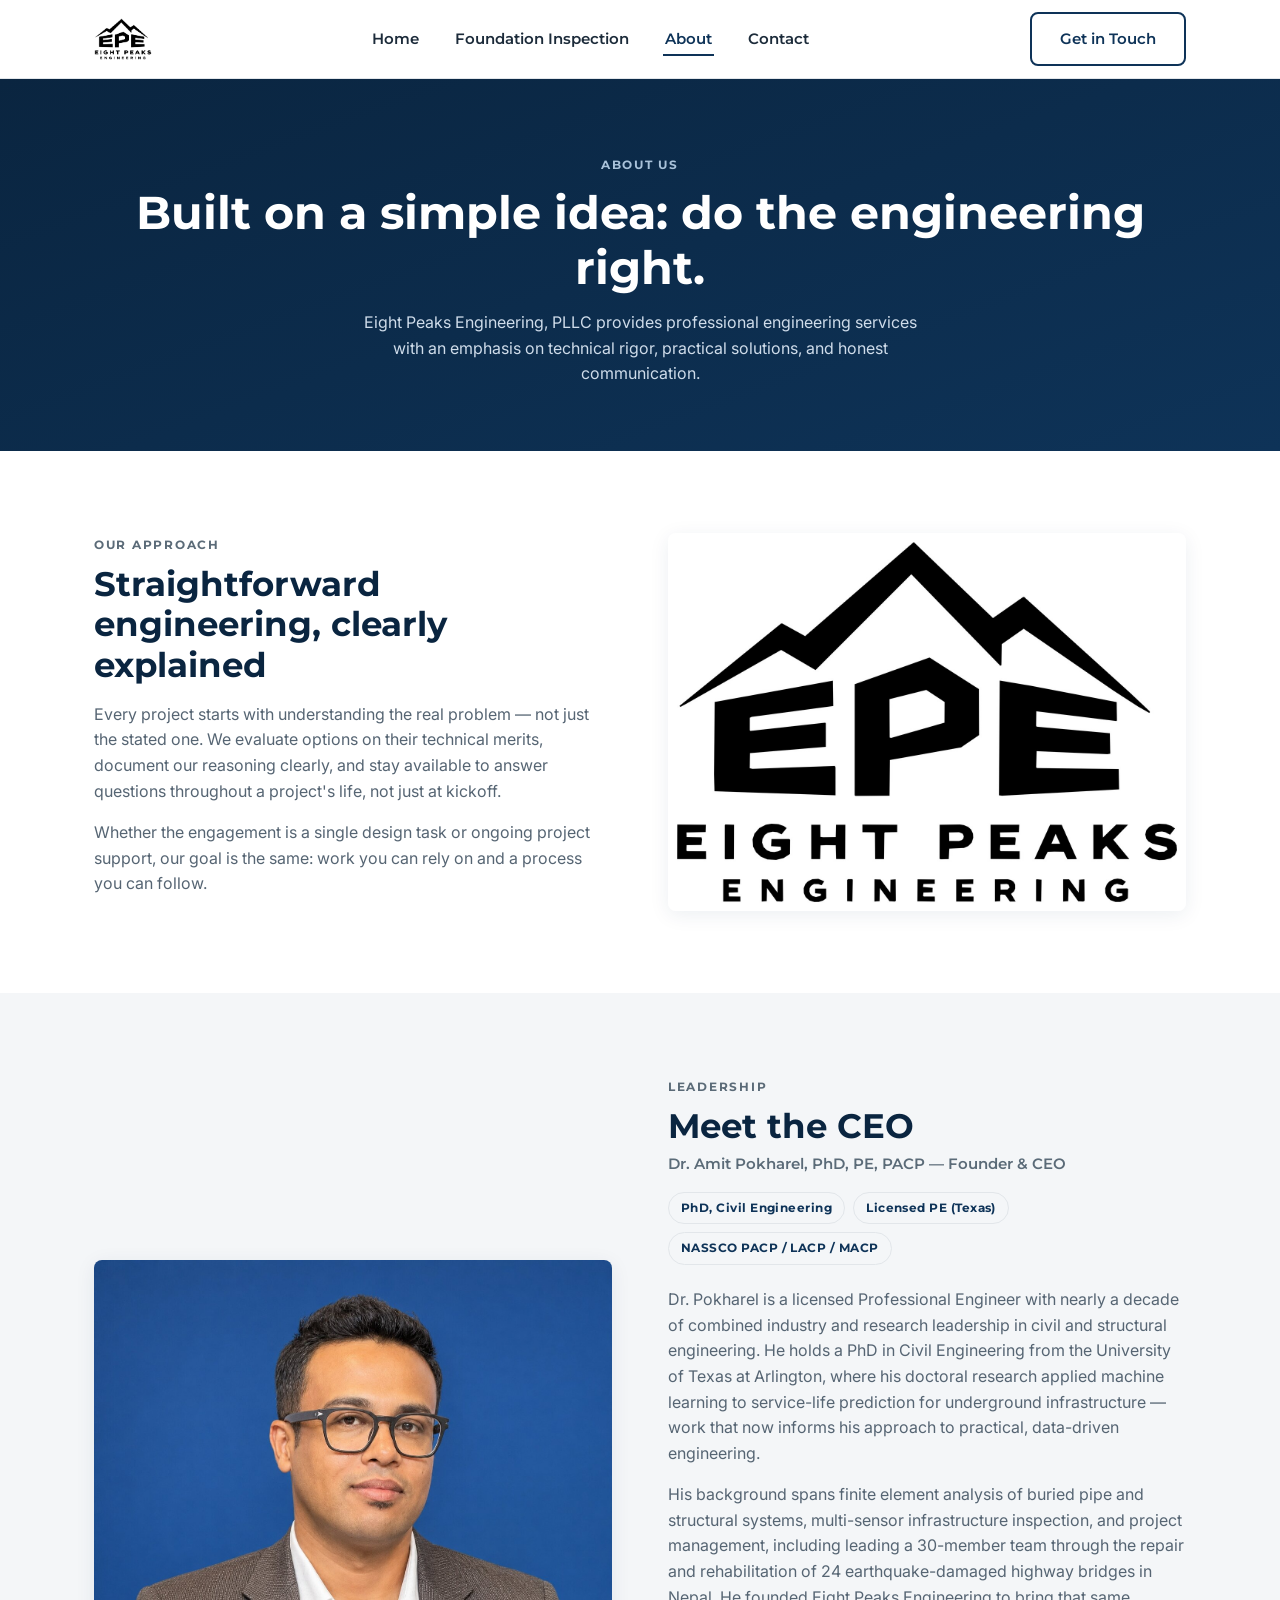
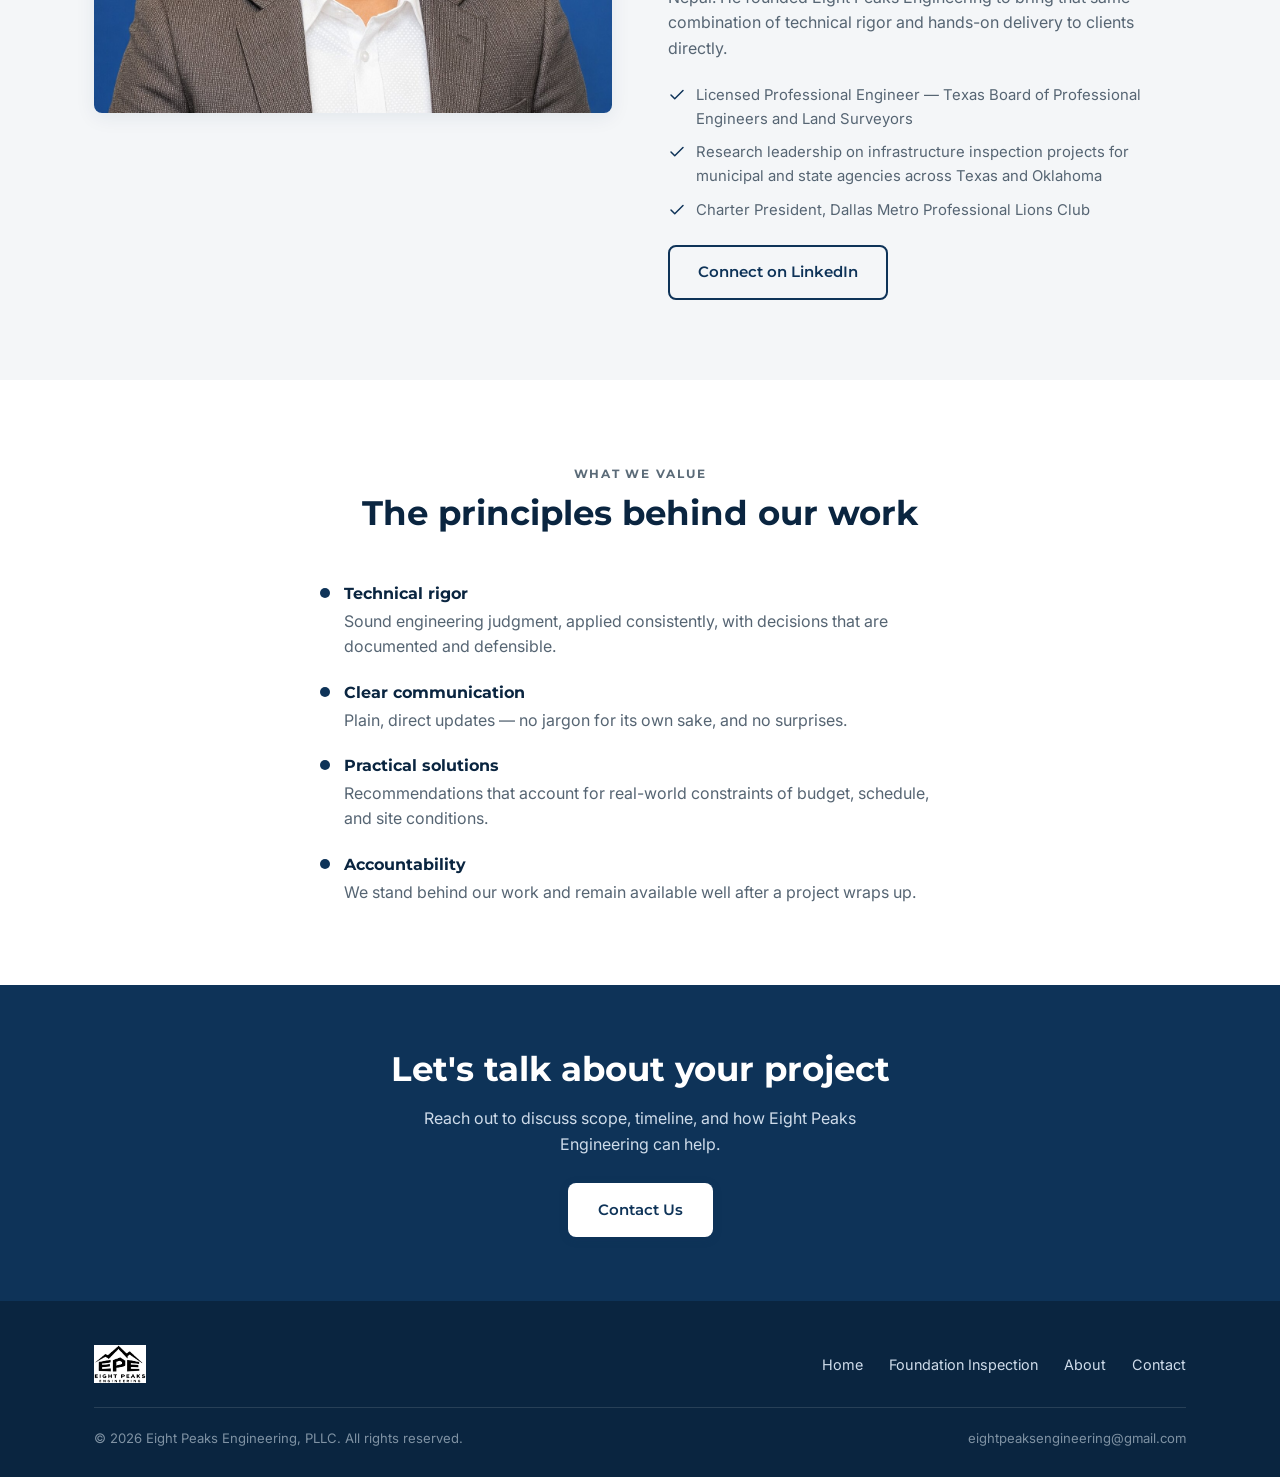
==== commit c19428af: "Add files via upload" ====
--- a/about.html
+++ b/about.html
@@ -11,6 +11,13 @@
 <link rel="preconnect" href="https://fonts.gstatic.com" crossorigin>
 <link href="https://fonts.googleapis.com/css2?family=Inter:wght@400;500;600&family=Montserrat:wght@600;700;800&display=swap" rel="stylesheet">
 <link rel="stylesheet" href="css/style.css">
+<meta property="og:type" content="website">
+<meta property="og:title" content="About | Eight Peaks Engineering PLLC">
+<meta property="og:description" content="Meet the founder and learn the approach behind Eight Peaks Engineering PLLC's civil and structural engineering work.">
+<meta property="og:image" content="https://eightpeaksengineering.com/assets/favicon-512.png">
+<meta property="og:url" content="https://eightpeaksengineering.com/about.html">
+<meta name="twitter:card" content="summary">
+<link rel="canonical" href="https://eightpeaksengineering.com/about.html">
 </head>
 <body>
 
@@ -25,6 +32,7 @@
     <nav class="main-nav">
       <ul>
         <li><a href="index.html">Home</a></li>
+        <li><a href="foundation-inspection.html">Foundation Inspection</a></li>
         <li><a href="about.html" class="active">About</a></li>
         <li><a href="contact.html">Contact</a></li>
       </ul>
@@ -152,6 +160,7 @@
       <nav>
         <ul>
           <li><a href="index.html">Home</a></li>
+          <li><a href="foundation-inspection.html">Foundation Inspection</a></li>
           <li><a href="about.html">About</a></li>
           <li><a href="contact.html">Contact</a></li>
         </ul>
--- a/css/style.css
+++ b/css/style.css
@@ -299,6 +299,16 @@
 }
 .card h3 { margin-bottom: 0.4em; }
 .card p { margin: 0; font-size: 0.95rem; }
+.card-link {
+  display: inline-block;
+  margin-top: 14px;
+  font-family: var(--font-head);
+  font-weight: 600;
+  font-size: 0.88rem;
+  color: var(--navy);
+  transition: color 0.2s ease, transform 0.2s ease;
+}
+.card-link:hover { color: var(--navy-dark); transform: translateX(3px); }
 
 /* ---------- About / split layout ---------- */
 .split {
@@ -345,6 +355,140 @@
   color: var(--navy-dark);
   display: block;
   margin-bottom: 2px;
+}
+
+/* ---------- Promo banner ---------- */
+.promo-banner { background: var(--navy-dark); }
+.promo-banner .container {
+  display: flex;
+  align-items: center;
+  justify-content: space-between;
+  gap: 20px;
+  flex-wrap: wrap;
+  padding: 26px 24px;
+}
+.promo-banner p {
+  color: #cfdcea;
+  margin: 0;
+  font-size: 1rem;
+}
+.promo-banner strong { color: var(--white); }
+
+/* ---------- Numbered step list ---------- */
+.step-list {
+  list-style: none;
+  margin: 0;
+  padding: 0;
+  display: grid;
+  gap: 26px;
+}
+.step-list li {
+  display: flex;
+  gap: 18px;
+  align-items: flex-start;
+}
+.step-list .step-num {
+  flex: none;
+  width: 38px;
+  height: 38px;
+  border-radius: 50%;
+  background: var(--navy);
+  color: var(--white);
+  display: flex;
+  align-items: center;
+  justify-content: center;
+  font-family: var(--font-head);
+  font-weight: 700;
+  font-size: 0.95rem;
+}
+.step-list strong {
+  font-family: var(--font-head);
+  color: var(--navy-dark);
+  display: block;
+  margin-bottom: 2px;
+}
+
+/* ---------- Comparison cards ---------- */
+.card-highlight {
+  border-color: var(--navy);
+  box-shadow: 0 10px 28px rgba(14, 51, 88, 0.16);
+  position: relative;
+}
+.card-highlight::before {
+  content: "Independent";
+  position: absolute;
+  top: -12px;
+  left: 24px;
+  background: var(--navy);
+  color: var(--white);
+  font-family: var(--font-head);
+  font-size: 0.68rem;
+  font-weight: 700;
+  letter-spacing: 0.06em;
+  text-transform: uppercase;
+  padding: 4px 12px;
+  border-radius: 999px;
+}
+.compare-list {
+  list-style: none;
+  margin: 14px 0 0;
+  padding: 0;
+  display: grid;
+  gap: 10px;
+  font-size: 0.93rem;
+  color: var(--text-muted);
+}
+.compare-list li { display: flex; gap: 10px; align-items: flex-start; }
+.compare-list svg { flex: none; width: 18px; height: 18px; margin-top: 2px; }
+.compare-list.is-con svg { color: #b3261e; }
+.compare-list.is-pro svg { color: #1a7d3d; }
+
+/* ---------- FAQ accordion ---------- */
+.faq {
+  max-width: 760px;
+  margin: 0 auto;
+  display: grid;
+  gap: 12px;
+}
+.faq details {
+  background: var(--white);
+  border: 1px solid var(--border);
+  border-radius: var(--radius);
+  padding: 18px 22px;
+  transition: border-color 0.2s ease;
+}
+.faq details[open] { border-color: rgba(14, 51, 88, 0.25); }
+.faq summary {
+  cursor: pointer;
+  font-family: var(--font-head);
+  font-weight: 600;
+  color: var(--navy-dark);
+  list-style: none;
+  display: flex;
+  justify-content: space-between;
+  align-items: center;
+  gap: 16px;
+}
+.faq summary::-webkit-details-marker { display: none; }
+.faq summary::after {
+  content: "+";
+  flex: none;
+  font-size: 1.4rem;
+  line-height: 1;
+  color: var(--navy);
+  transition: transform 0.2s ease;
+}
+.faq details[open] summary::after { content: "\2212"; }
+.faq p { margin: 12px 0 0; }
+
+/* ---------- Areas served ---------- */
+.areas-served {
+  display: flex;
+  flex-wrap: wrap;
+  gap: 10px;
+  justify-content: center;
+  max-width: 640px;
+  margin: 0 auto;
 }
 
 /* ---------- CEO / leadership ---------- */
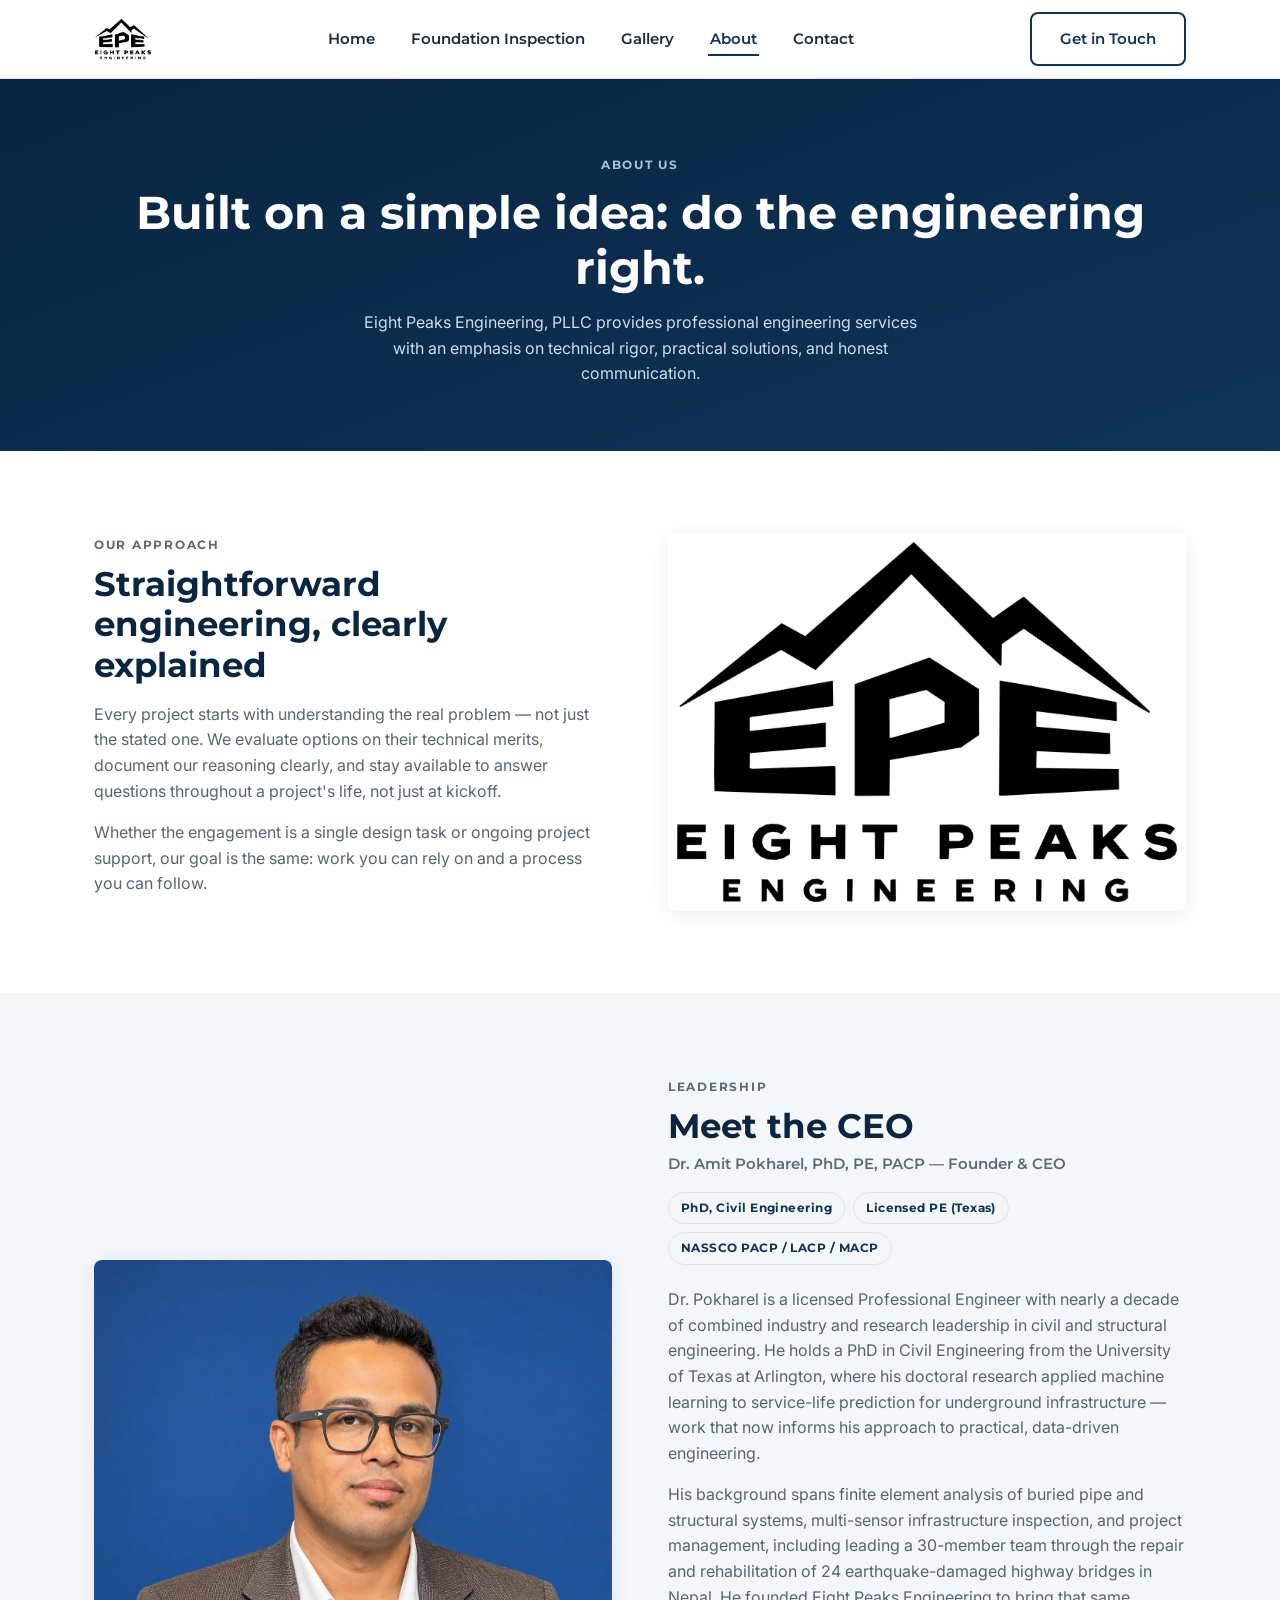
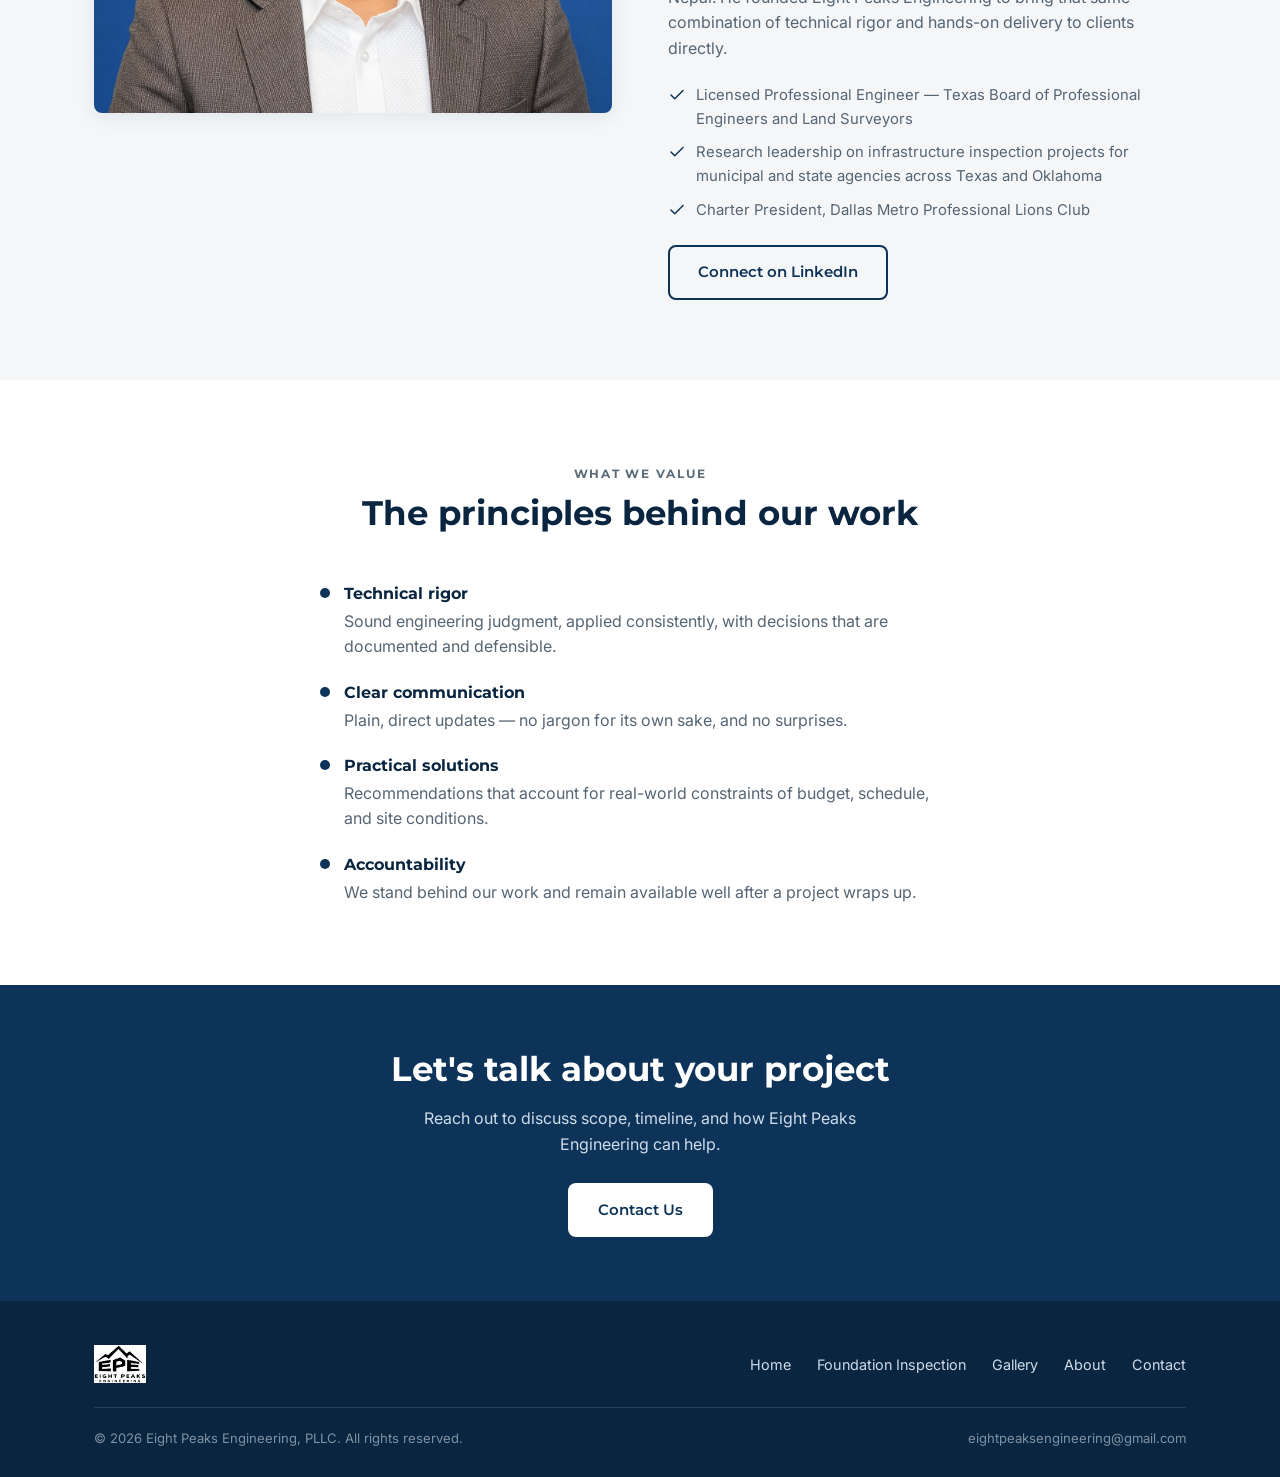
==== commit f4d2f866: "Add files via upload" ====
--- a/about.html
+++ b/about.html
@@ -33,6 +33,7 @@
       <ul>
         <li><a href="index.html">Home</a></li>
         <li><a href="foundation-inspection.html">Foundation Inspection</a></li>
+        <li><a href="gallery.html">Gallery</a></li>
         <li><a href="about.html" class="active">About</a></li>
         <li><a href="contact.html">Contact</a></li>
       </ul>
@@ -161,6 +162,7 @@
         <ul>
           <li><a href="index.html">Home</a></li>
           <li><a href="foundation-inspection.html">Foundation Inspection</a></li>
+          <li><a href="gallery.html">Gallery</a></li>
           <li><a href="about.html">About</a></li>
           <li><a href="contact.html">Contact</a></li>
         </ul>
--- a/css/style.css
+++ b/css/style.css
@@ -662,6 +662,96 @@
   justify-content: space-between;
   flex-wrap: wrap;
   gap: 10px;
+}
+
+/* ---------- Project gallery ---------- */
+.gallery-grid {
+  display: grid;
+  grid-template-columns: repeat(auto-fill, minmax(230px, 1fr));
+  gap: 14px;
+}
+.gallery-item {
+  display: block;
+  border-radius: var(--radius);
+  overflow: hidden;
+  box-shadow: var(--shadow);
+  cursor: zoom-in;
+  background: var(--bg-alt);
+  transition: transform 0.28s ease, box-shadow 0.28s ease;
+}
+.gallery-item:hover {
+  transform: translateY(-5px);
+  box-shadow: 0 16px 34px rgba(14, 51, 88, 0.18);
+}
+.gallery-item img {
+  width: 100%;
+  height: 190px;
+  object-fit: cover;
+  display: block;
+  transition: transform 0.4s ease;
+}
+.gallery-item:hover img { transform: scale(1.04); }
+
+.gallery-grid--plans {
+  grid-template-columns: repeat(auto-fill, minmax(320px, 1fr));
+}
+.gallery-item--plan img {
+  height: 460px;
+  object-fit: contain;
+  background: var(--white);
+  padding: 10px;
+}
+
+/* ---------- Lightbox ---------- */
+.lightbox {
+  position: fixed;
+  inset: 0;
+  z-index: 1000;
+  background: rgba(10, 20, 32, 0.94);
+  display: none;
+  align-items: center;
+  justify-content: center;
+  padding: 32px;
+}
+.lightbox.open { display: flex; }
+.lightbox img {
+  max-width: 90vw;
+  max-height: 86vh;
+  border-radius: 6px;
+  box-shadow: 0 20px 60px rgba(0, 0, 0, 0.5);
+}
+.lightbox-close,
+.lightbox-nav {
+  position: absolute;
+  background: rgba(255, 255, 255, 0.08);
+  border: 1px solid rgba(255, 255, 255, 0.25);
+  color: var(--white);
+  border-radius: 50%;
+  width: 44px;
+  height: 44px;
+  display: flex;
+  align-items: center;
+  justify-content: center;
+  font-size: 1.6rem;
+  line-height: 1;
+  cursor: pointer;
+  transition: background 0.2s ease, transform 0.2s ease;
+}
+.lightbox-close:hover,
+.lightbox-nav:hover { background: rgba(255, 255, 255, 0.18); }
+.lightbox-close { top: 20px; right: 20px; font-size: 1.9rem; }
+.lightbox-prev { left: 20px; top: 50%; transform: translateY(-50%); }
+.lightbox-next { right: 20px; top: 50%; transform: translateY(-50%); }
+.lightbox-prev:hover, .lightbox-next:hover { transform: translateY(-50%) scale(1.08); }
+.lightbox-count {
+  position: absolute;
+  bottom: 20px;
+  left: 50%;
+  transform: translateX(-50%);
+  color: #cfdcea;
+  font-family: var(--font-head);
+  font-size: 0.82rem;
+  letter-spacing: 0.05em;
 }
 
 /* ---------- Responsive ---------- */
@@ -691,6 +781,12 @@
   section { padding: 56px 0; }
   .stat-row { gap: 24px; }
   footer .footer-inner { flex-direction: column; align-items: flex-start; }
+  .gallery-grid { grid-template-columns: repeat(auto-fill, minmax(150px, 1fr)); gap: 10px; }
+  .gallery-item img { height: 130px; }
+  .gallery-item--plan img { height: 320px; }
+  .lightbox-close, .lightbox-nav { width: 38px; height: 38px; font-size: 1.3rem; }
+  .lightbox-prev { left: 8px; }
+  .lightbox-next { right: 8px; }
 }
 
 /* ---------- Scroll-reveal + entrance animations ---------- */
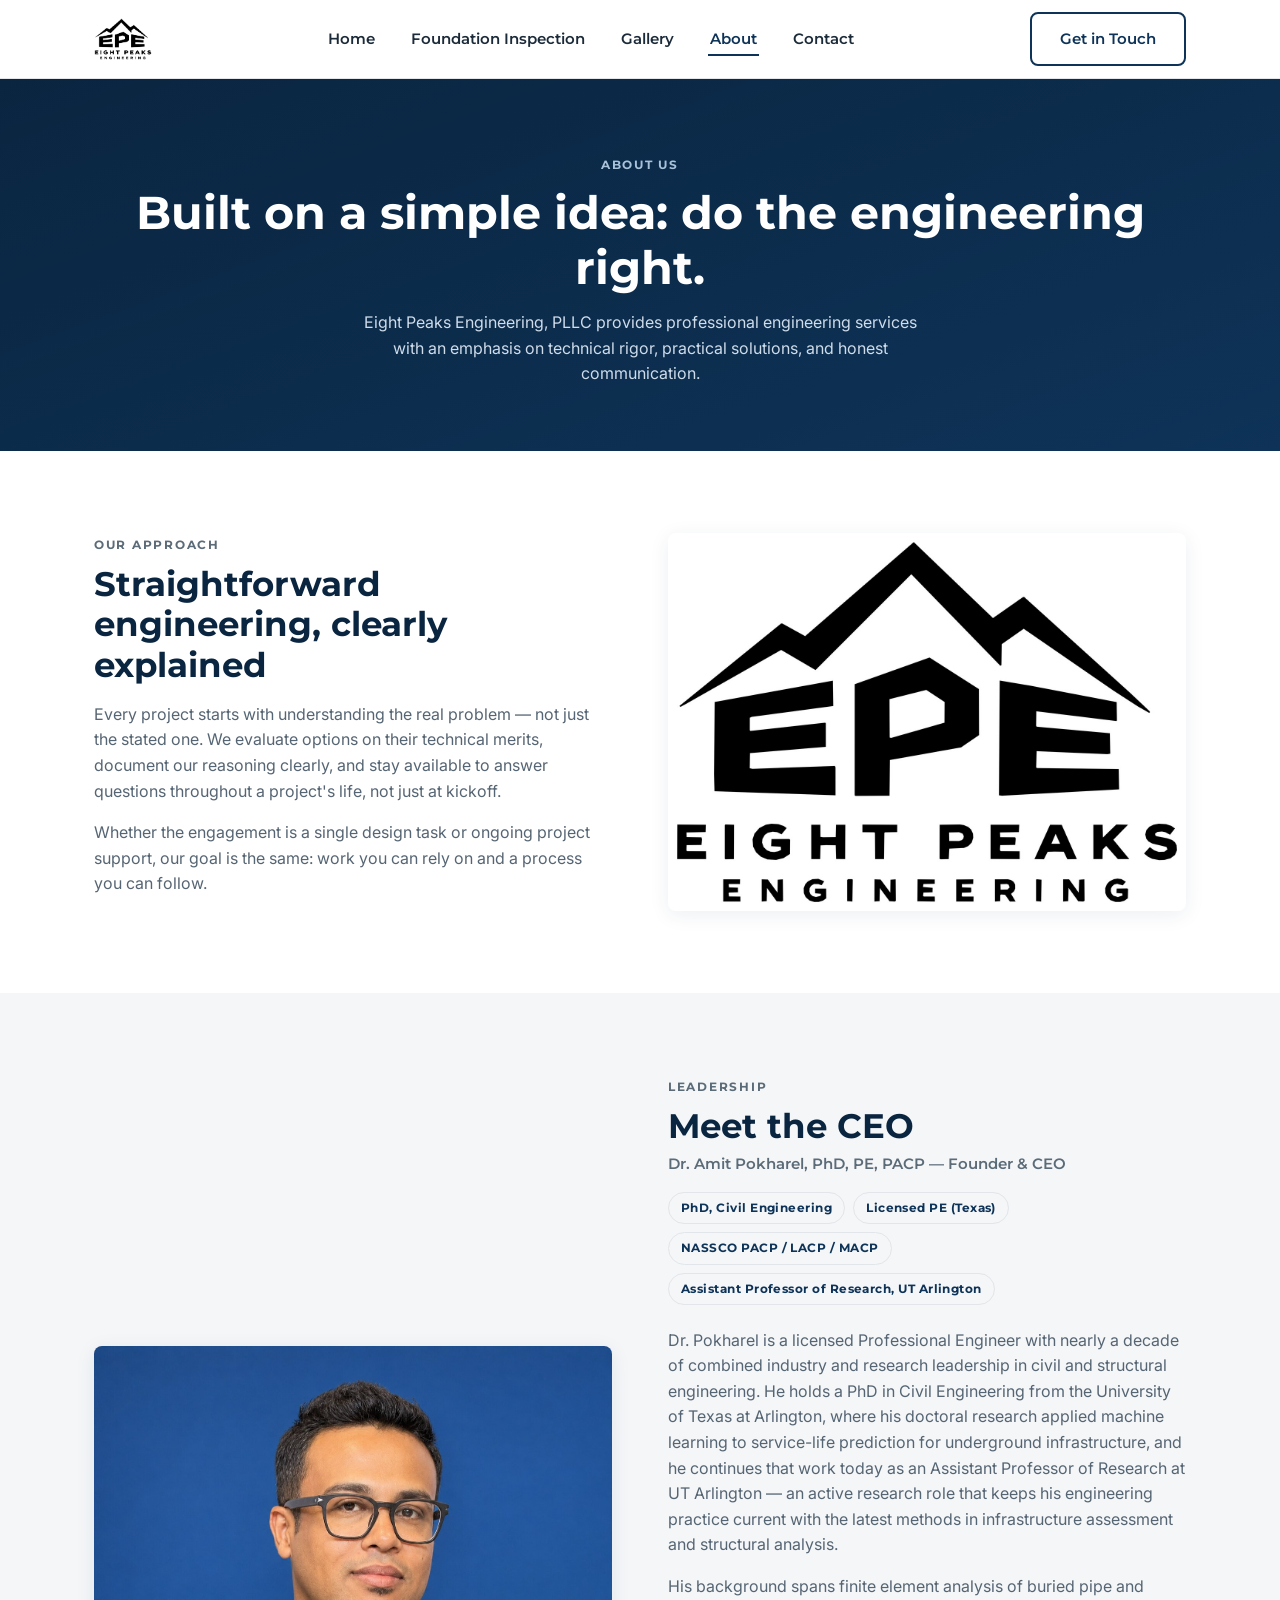
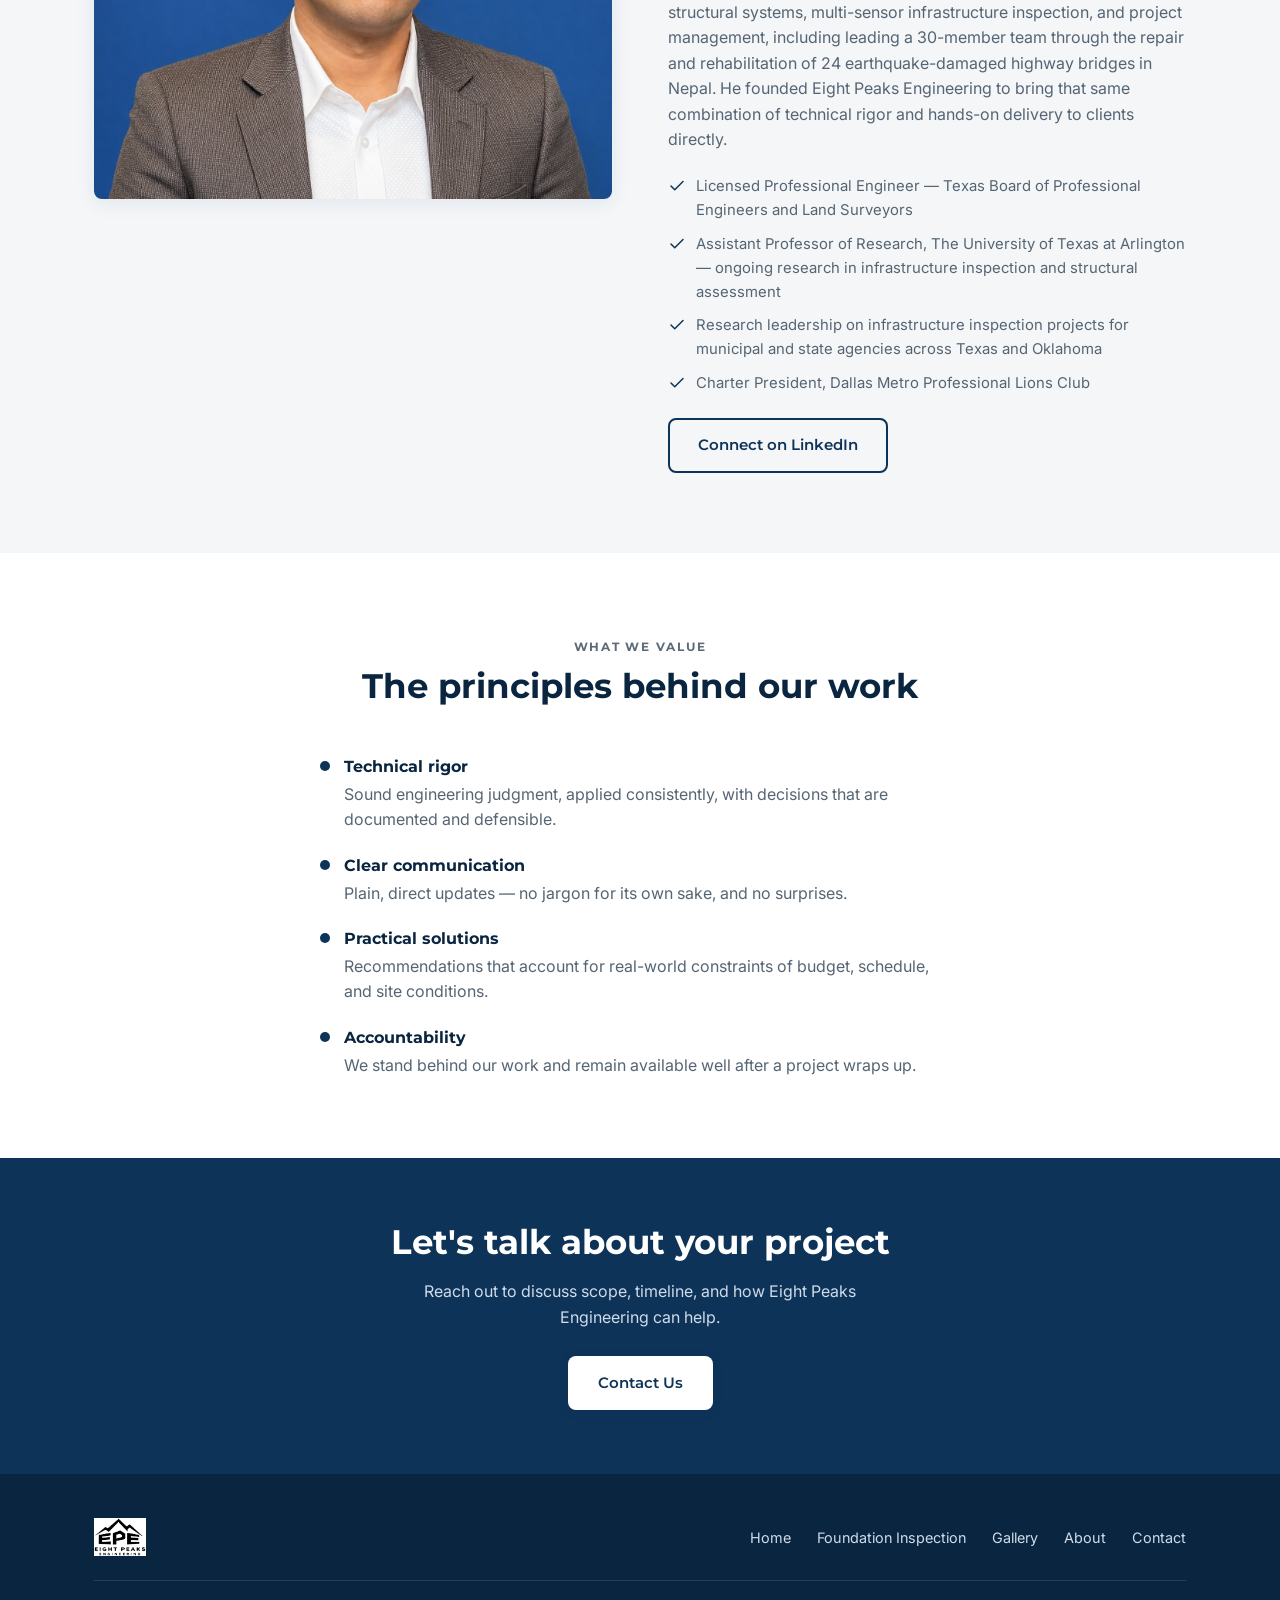
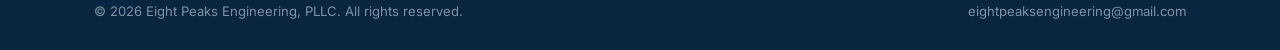
==== commit 3db8e547: "Add files via upload" ====
--- a/about.html
+++ b/about.html
@@ -82,13 +82,18 @@
           <span class="pill">PhD, Civil Engineering</span>
           <span class="pill">Licensed PE (Texas)</span>
           <span class="pill">NASSCO PACP / LACP / MACP</span>
+          <span class="pill">Assistant Professor of Research, UT Arlington</span>
         </div>
-        <p>Dr. Pokharel is a licensed Professional Engineer with nearly a decade of combined industry and research leadership in civil and structural engineering. He holds a PhD in Civil Engineering from the University of Texas at Arlington, where his doctoral research applied machine learning to service-life prediction for underground infrastructure &mdash; work that now informs his approach to practical, data-driven engineering.</p>
+        <p>Dr. Pokharel is a licensed Professional Engineer with nearly a decade of combined industry and research leadership in civil and structural engineering. He holds a PhD in Civil Engineering from the University of Texas at Arlington, where his doctoral research applied machine learning to service-life prediction for underground infrastructure, and he continues that work today as an Assistant Professor of Research at UT Arlington &mdash; an active research role that keeps his engineering practice current with the latest methods in infrastructure assessment and structural analysis.</p>
         <p>His background spans finite element analysis of buried pipe and structural systems, multi-sensor infrastructure inspection, and project management, including leading a 30-member team through the repair and rehabilitation of 24 earthquake-damaged highway bridges in Nepal. He founded Eight Peaks Engineering to bring that same combination of technical rigor and hands-on delivery to clients directly.</p>
         <ul class="ceo-highlights">
           <li>
             <svg viewBox="0 0 24 24" fill="none" stroke="currentColor" stroke-width="2" stroke-linecap="round" stroke-linejoin="round"><path d="M20 6 9 17l-5-5"/></svg>
             <span>Licensed Professional Engineer &mdash; Texas Board of Professional Engineers and Land Surveyors</span>
+          </li>
+          <li>
+            <svg viewBox="0 0 24 24" fill="none" stroke="currentColor" stroke-width="2" stroke-linecap="round" stroke-linejoin="round"><path d="M20 6 9 17l-5-5"/></svg>
+            <span>Assistant Professor of Research, The University of Texas at Arlington &mdash; ongoing research in infrastructure inspection and structural assessment</span>
           </li>
           <li>
             <svg viewBox="0 0 24 24" fill="none" stroke="currentColor" stroke-width="2" stroke-linecap="round" stroke-linejoin="round"><path d="M20 6 9 17l-5-5"/></svg>
